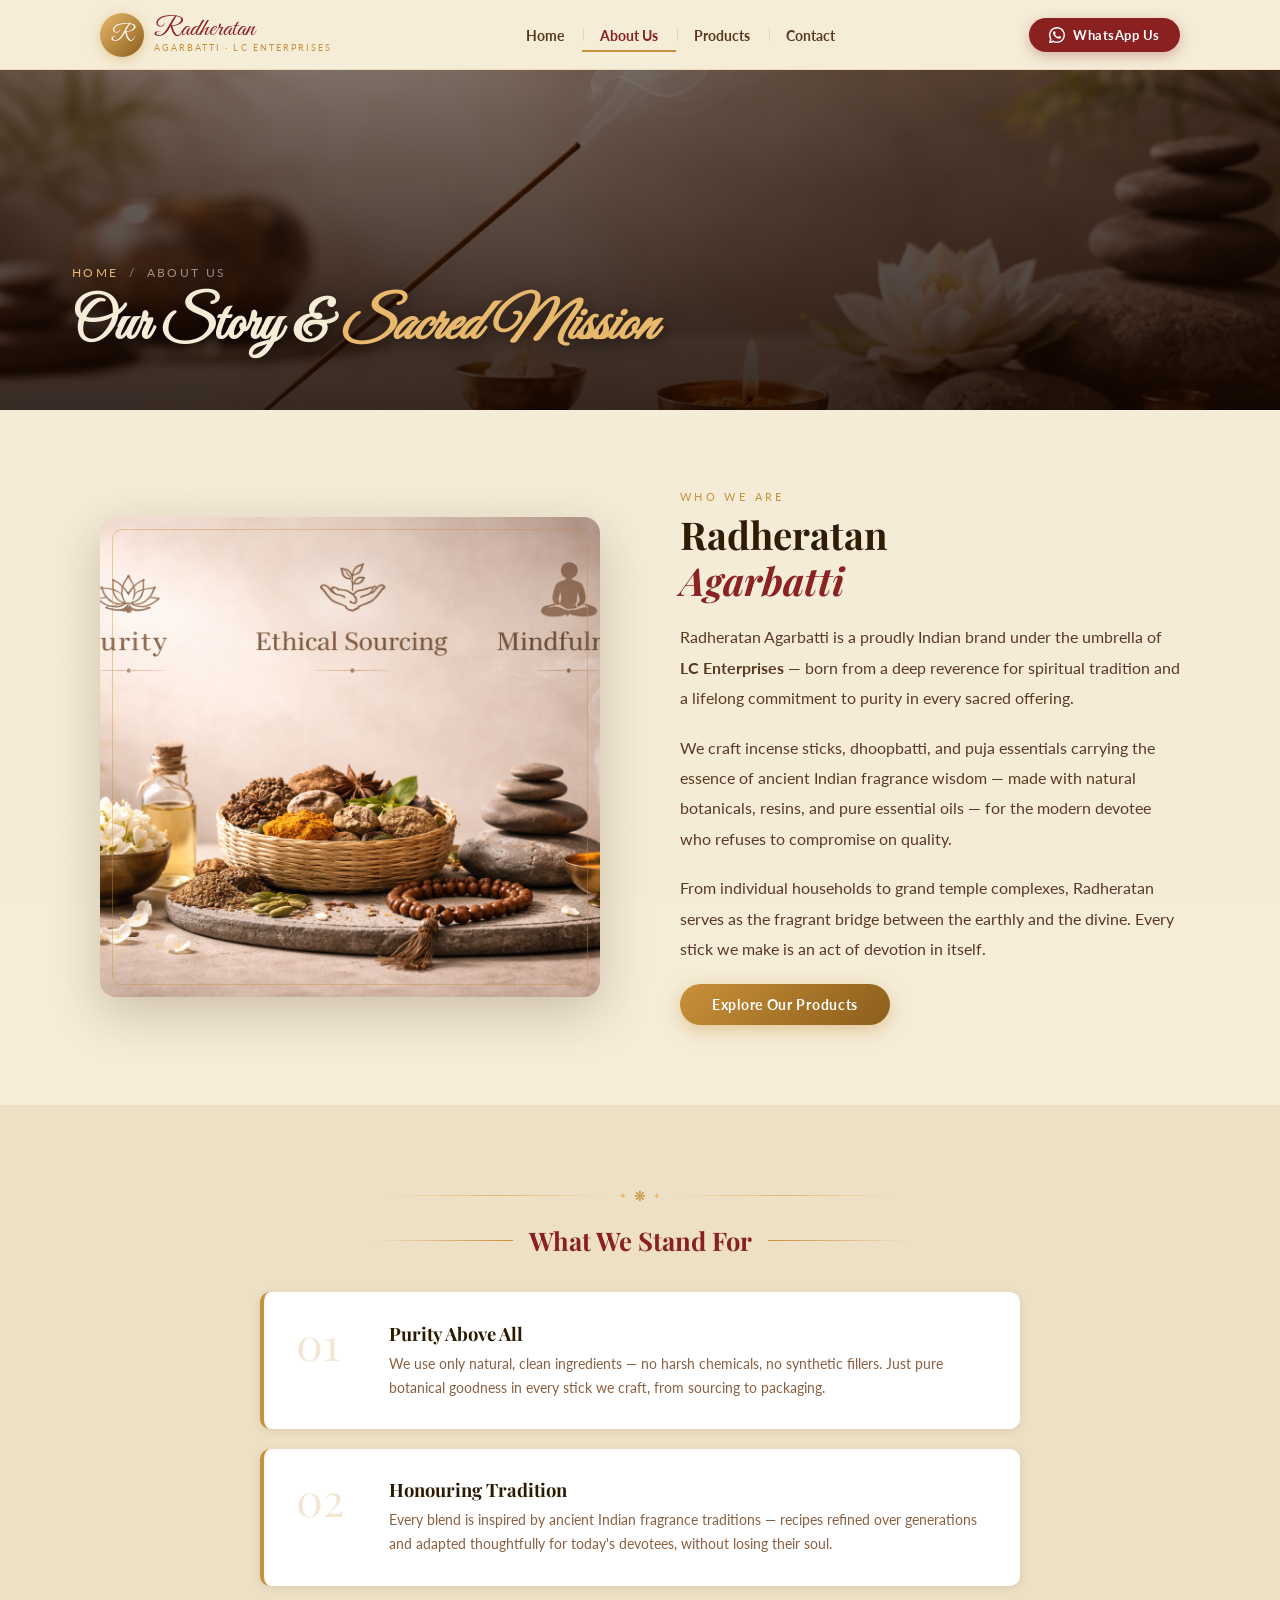
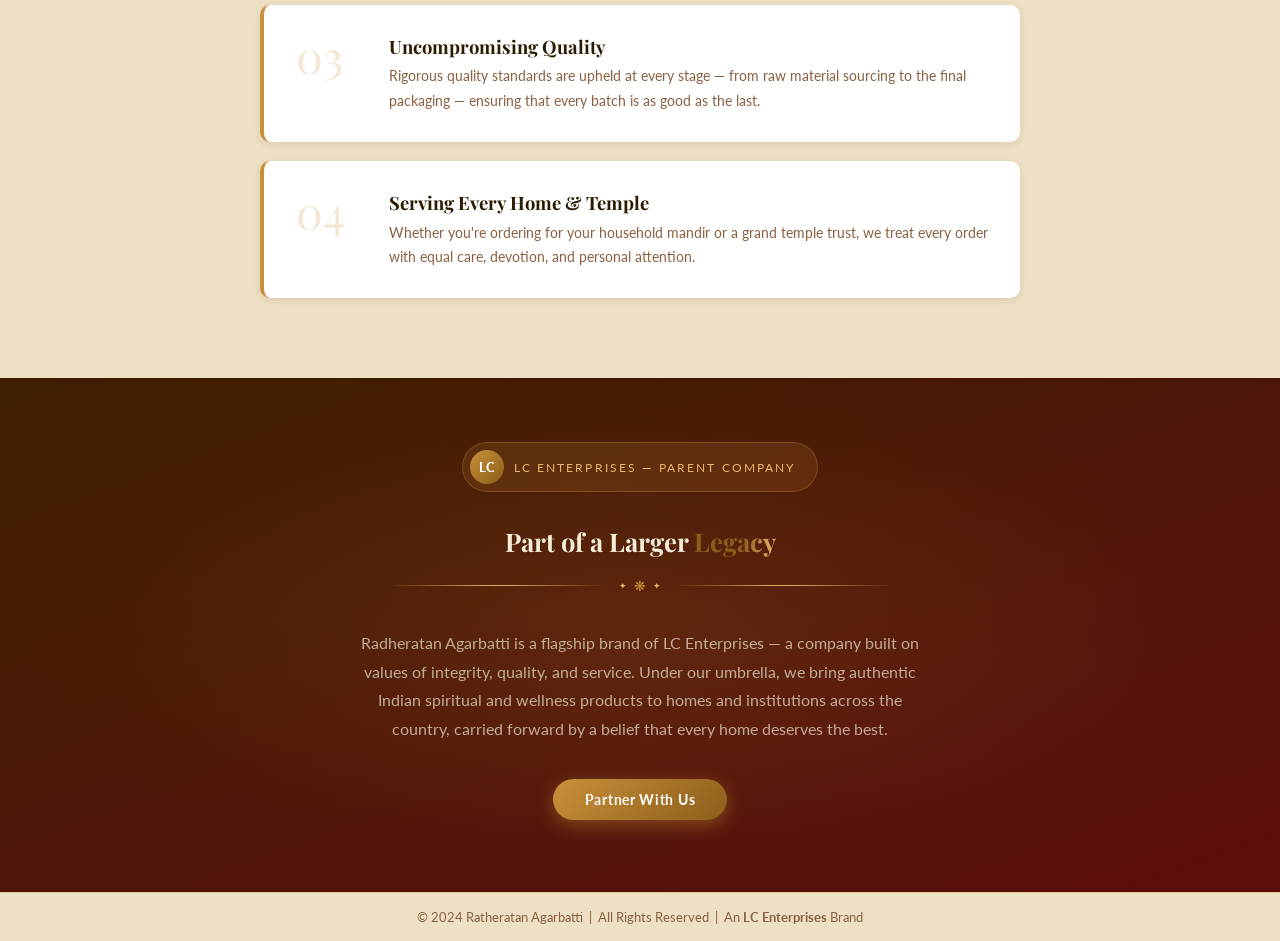
==== about.html @ 6197b5c5 "Add files via upload" ====
<!DOCTYPE html>
<html lang="en">
<head>
  <meta charset="UTF-8" />
  <meta name="viewport" content="width=device-width, initial-scale=1.0" />
  <title>About Us — Radheratan Agarbatti | LC Enterprises</title>
  <link rel="stylesheet" href="css/style.css" />
</head>
<body>

<!-- NAVBAR -->
<nav class="navbar" id="navbar">
  <div class="nav-inner">
    <a href="index.html" class="logo">
      <div class="logo-mark">R</div>
      <div class="logo-text">
        <span class="logo-name">Radheratan</span>
        <span class="logo-sub">Agarbatti · LC Enterprises</span>
      </div>
    </a>
    <ul class="nav-links">
      <li><a href="index.html">Home</a></li>
      <li><a href="about.html" class="active">About Us</a></li>
      <li><a href="catalog.html">Products</a></li>
      <li><a href="contact.html">Contact</a></li>
    </ul>
    <a href="https://wa.me/919929933399" class="btn-wa-nav" target="_blank">
      <svg width="16" height="16" viewBox="0 0 24 24" fill="currentColor">
        <path d="M17.472 14.382c-.297-.149-1.758-.867-2.03-.967-.273-.099-.471-.148-.67.15-.197.297-.767.966-.94 1.164-.173.199-.347.223-.644.075-.297-.15-1.255-.463-2.39-1.475-.883-.788-1.48-1.761-1.653-2.059-.173-.297-.018-.458.13-.606.134-.133.298-.347.446-.52.149-.174.198-.298.298-.497.099-.198.05-.371-.025-.52-.075-.149-.669-1.612-.916-2.207-.242-.579-.487-.5-.669-.51-.173-.008-.371-.01-.57-.01-.198 0-.52.074-.792.372-.272.297-1.04 1.016-1.04 2.479 0 1.462 1.065 2.875 1.213 3.074.149.198 2.096 3.2 5.077 4.487.709.306 1.262.489 1.694.625.712.227 1.36.195 1.871.118.571-.085 1.758-.719 2.006-1.413.248-.694.248-1.289.173-1.413-.074-.124-.272-.198-.57-.347z"/>
        <path d="M12 0C5.373 0 0 5.373 0 12c0 2.123.553 4.118 1.523 5.85L.057 23.885a.5.5 0 00.615.598l6.284-1.648A11.942 11.942 0 0012 24c6.627 0 12-5.373 12-12S18.627 0 12 0zm0 21.818a9.82 9.82 0 01-5.016-1.374l-.36-.214-3.727.978.994-3.632-.235-.374A9.808 9.808 0 012.182 12c0-5.415 4.403-9.818 9.818-9.818 5.415 0 9.818 4.403 9.818 9.818 0 5.415-4.403 9.818-9.818 9.818z"/>
      </svg>
      WhatsApp Us
    </a>
  </div>
</nav>

<!-- PAGE HERO
     Photo: incense sticks with diya and marigold flowers — warm temple atmosphere -->
<div class="page-hero">
  <div class="page-hero-bg" style="background-image: url('./images/706714e5-b97e-430e-85f6-f76d6d823f7e.png');"></div>
  <div class="page-hero-overlay"></div>
  <div class="page-hero-content">
    <p class="page-hero-breadcrumb"><a href="index.html">Home</a> &nbsp;/&nbsp; About Us</p>
    <h1 class="page-hero-title">Our Story &amp; <em>Sacred Mission</em></h1>
  </div>
</div>

<!-- STORY SECTION -->
<section class="about-story-section">
  <div class="about-grid">

    <!-- Image: person making incense sticks / traditional incense making -->
    <div class="about-img-wrap rv-l">
      <img
        src="./images/1a0036d7-2895-4354-af86-01737ca8e571.png"
        alt="Traditional incense making — Radheratan craftspeople"
        loading="lazy"
      />
      <div class="about-img-frame"></div>
    </div>

    <div class="rv-r">
      <p class="about-label">Who We Are</p>
      <h2 class="about-title">Radheratan<br><em>Agarbatti</em></h2>
      <div class="about-body">
        <p>Radheratan Agarbatti is a proudly Indian brand under the umbrella of <strong>LC Enterprises</strong> — born from a deep reverence for spiritual tradition and a lifelong commitment to purity in every sacred offering.</p>
        <p>We craft incense sticks, dhoopbatti, and puja essentials carrying the essence of ancient Indian fragrance wisdom — made with natural botanicals, resins, and pure essential oils — for the modern devotee who refuses to compromise on quality.</p>
        <p>From individual households to grand temple complexes, Radheratan serves as the fragrant bridge between the earthly and the divine. Every stick we make is an act of devotion in itself.</p>
      </div>
      <br/>
      <a href="catalog.html" class="btn btn-primary">Explore Our Products</a>
    </div>

  </div>
</section>

<!-- VALUES SECTION -->
<section class="values-section">
  <div class="ornament rv">
    <div class="orn-line"></div>
    <div class="orn-icon">❋</div>
    <div class="orn-line"></div>
  </div>
  <div class="section-row rv">
    <div class="section-line left"></div>
    <h2 class="section-heading">What We Stand For</h2>
    <div class="section-line right"></div>
  </div>
  <div class="values-grid">
    <div class="value-item rv">
      <div class="value-num">01</div>
      <div class="value-content">
        <h3>Purity Above All</h3>
        <p>We use only natural, clean ingredients — no harsh chemicals, no synthetic fillers. Just pure botanical goodness in every stick we craft, from sourcing to packaging.</p>
      </div>
    </div>
    <div class="value-item rv">
      <div class="value-num">02</div>
      <div class="value-content">
        <h3>Honouring Tradition</h3>
        <p>Every blend is inspired by ancient Indian fragrance traditions — recipes refined over generations and adapted thoughtfully for today's devotees, without losing their soul.</p>
      </div>
    </div>
    <div class="value-item rv">
      <div class="value-num">03</div>
      <div class="value-content">
        <h3>Uncompromising Quality</h3>
        <p>Rigorous quality standards are upheld at every stage — from raw material sourcing to the final packaging — ensuring that every batch is as good as the last.</p>
      </div>
    </div>
    <div class="value-item rv">
      <div class="value-num">04</div>
      <div class="value-content">
        <h3>Serving Every Home &amp; Temple</h3>
        <p>Whether you're ordering for your household mandir or a grand temple trust, we treat every order with equal care, devotion, and personal attention.</p>
      </div>
    </div>
  </div>
</section>

<!-- LC ENTERPRISES SECTION -->
<section class="lc-section">
  <div class="lc-badge rv">
    <div class="lc-badge-icon">LC</div>
    <span>LC Enterprises — Parent Company</span>
  </div>
  <h2 class="section-heading rv">Part of a Larger <span class="shimmer-text">Legacy</span></h2>
  <div class="ornament rv">
    <div class="orn-line"></div>
    <div class="orn-icon">❋</div>
    <div class="orn-line"></div>
  </div>
  <p class="lc-text rv">
    Radheratan Agarbatti is a flagship brand of LC Enterprises — a company built on values of integrity, quality, and service. Under our umbrella, we bring authentic Indian spiritual and wellness products to homes and institutions across the country, carried forward by a belief that every home deserves the best.
  </p>
  <a href="contact.html" class="btn btn-primary rv">Partner With Us</a>
</section>

<!-- FOOTER -->
<footer>
  © 2024 Ratheratan Agarbatti &nbsp;|&nbsp; All Rights Reserved &nbsp;|&nbsp; An <strong>LC Enterprises</strong> Brand
</footer>

<script src="js/main.js"></script>
</body>
</html>
---- css/style.css ----
/* ============================================================
   RADHERATAN AGARBATTI — Master Stylesheet
   LC Enterprises | Warm Indian Spiritual Luxury Theme
   ============================================================ */

@import url('https://fonts.googleapis.com/css2?family=Great+Vibes&family=Playfair+Display:ital,wght@0,400;0,600;0,700;1,400;1,600&family=Lato:wght@300;400;700;900&display=swap');

/* ─── CSS VARIABLES ─── */
:root {
  --cream:       #F5EDD8;
  --cream-mid:   #EDE0C4;
  --cream-dark:  #DFD0AC;
  --gold:        #C9903A;
  --gold-light:  #E8B86D;
  --gold-pale:   #F5DBA8;
  --gold-dark:   #8B5E1A;
  --brown:       #3E1F00;
  --brown-mid:   #6B3A1F;
  --maroon:      #8B2020;
  --maroon-dark: #5C0D0D;
  --text-dark:   #2C1A00;
  --text-mid:    #5A3820;
  --text-light:  #8B6040;
  --white:       #FFFFFF;
  --shadow-sm:   0 2px 10px rgba(62,31,0,0.10);
  --shadow-md:   0 6px 24px rgba(62,31,0,0.16);
  --shadow-lg:   0 16px 50px rgba(62,31,0,0.22);
  --radius:      10px;
  --ease:        0.35s cubic-bezier(0.25, 0.8, 0.25, 1);
  --bounce:      0.48s cubic-bezier(0.34, 1.56, 0.64, 1);
}

/* ─── RESET ─── */
*, *::before, *::after { box-sizing: border-box; margin: 0; padding: 0; }
html { scroll-behavior: smooth; overflow-x: hidden; }
body {
  font-family: 'Lato', sans-serif;
  background-color: var(--cream);
  color: var(--text-dark);
  overflow-x: hidden;
}
img { display: block; max-width: 100%; }
a { text-decoration: none; color: inherit; }

/* Noise texture overlay on body */
body::before {
  content: '';
  position: fixed; inset: 0; z-index: 0; pointer-events: none;
  background-image: url("data:image/svg+xml,%3Csvg xmlns='http://www.w3.org/2000/svg' width='300' height='300'%3E%3Cfilter id='n'%3E%3CfeTurbulence type='fractalNoise' baseFrequency='0.72' numOctaves='4' stitchTiles='stitch'/%3E%3CfeColorMatrix type='saturate' values='0'/%3E%3C/filter%3E%3Crect width='300' height='300' filter='url(%23n)' opacity='0.028'/%3E%3C/svg%3E");
}

::-webkit-scrollbar { width: 7px; }
::-webkit-scrollbar-track { background: var(--cream-mid); }
::-webkit-scrollbar-thumb { background: var(--gold); border-radius: 4px; }
::-webkit-scrollbar-thumb:hover { background: var(--gold-dark); }

/* ============================================================
   NAVBAR
   ============================================================ */
.navbar {
  position: fixed; top: 0; left: 0; right: 0; z-index: 1000;
  height: 70px;
  display: flex; align-items: center;
  padding: 0 2.5rem;
  background: rgba(245, 237, 216, 0.96);
  backdrop-filter: blur(12px);
  border-bottom: 1px solid rgba(201, 144, 58, 0.2);
  transition: height var(--ease), box-shadow var(--ease);
}
.navbar.scrolled {
  height: 58px;
  box-shadow: 0 4px 22px rgba(62, 31, 0, 0.14);
}
.nav-inner {
  display: flex; align-items: center; justify-content: space-between;
  width: 100%; max-width: 1080px; margin: 0 auto;
}

/* Logo */
.logo { display: flex; align-items: center; gap: 10px; }
.logo-mark {
  width: 44px; height: 44px; border-radius: 50%; flex-shrink: 0;
  background: linear-gradient(135deg, var(--gold-light), var(--gold-dark));
  display: flex; align-items: center; justify-content: center;
  font-family: 'Great Vibes', cursive; font-size: 1.4rem; color: #fff;
  box-shadow: 0 3px 14px rgba(201, 144, 58, 0.4);
  transition: var(--bounce);
}
.logo:hover .logo-mark { transform: scale(1.12) rotate(10deg); }
.logo-text { line-height: 1.1; }
.logo-name {
  font-family: 'Great Vibes', cursive;
  font-size: 1.6rem; color: var(--maroon); display: block;
}
.logo-sub {
  font-size: 0.58rem; letter-spacing: 0.22em; text-transform: uppercase;
  color: var(--gold); display: block;
}

/* Nav links */
.nav-links { display: flex; list-style: none; align-items: center; }
.nav-links li a {
  font-size: 0.9rem; font-weight: 700; color: var(--text-mid);
  padding: 6px 18px; position: relative;
  transition: color var(--ease);
}
.nav-links li + li a::before {
  content: '|'; position: absolute; left: 0;
  color: rgba(139, 96, 64, 0.3); font-weight: 300;
}
.nav-links li a:hover,
.nav-links li a.active { color: var(--maroon); }
.nav-links li a.active { border-bottom: 2px solid var(--gold); }

/* WhatsApp nav button */
.btn-wa-nav {
  display: flex; align-items: center; gap: 8px;
  background: var(--maroon); color: #fff;
  padding: 9px 20px; border-radius: 50px;
  font-size: 0.84rem; font-weight: 700; letter-spacing: 0.04em;
  box-shadow: 0 4px 14px rgba(139, 32, 32, 0.3);
  transition: var(--bounce);
}
.btn-wa-nav:hover {
  background: #a52828;
  transform: translateY(-3px) scale(1.04);
  box-shadow: 0 8px 22px rgba(139, 32, 32, 0.4);
}

/* ============================================================
   ORNAMENT DIVIDER
   ============================================================ */
.ornament {
  display: flex; align-items: center; justify-content: center;
  gap: 12px; padding: 1.2rem 2rem;
}
.orn-line {
  flex: 1; max-width: 220px; height: 1px;
  background: linear-gradient(90deg, transparent, var(--gold-light), transparent);
}
.orn-icon {
  color: var(--gold); font-size: 0.85rem;
  display: flex; align-items: center; gap: 7px;
}
.orn-icon::before, .orn-icon::after {
  content: '✦'; font-size: 0.55rem; color: var(--gold-light);
}

/* Section title row with lines */
.section-row {
  display: flex; align-items: center; gap: 1rem; justify-content: center;
  margin-bottom: 2.2rem;
}
.section-line {
  flex: 1; max-width: 140px; height: 1px;
}
.section-line.left  { background: linear-gradient(90deg, transparent, var(--gold)); }
.section-line.right { background: linear-gradient(90deg, var(--gold), transparent); }
.section-line.short { max-width: 80px; }
.section-heading {
  font-family: 'Playfair Display', serif;
  font-size: 1.6rem; font-weight: 700; color: var(--maroon);
  white-space: nowrap;
}

/* ============================================================
   BUTTONS
   ============================================================ */
.btn {
  display: inline-flex; align-items: center; gap: 8px;
  font-family: 'Lato', sans-serif; font-size: 0.88rem; font-weight: 700;
  letter-spacing: 0.05em; border-radius: 50px;
  cursor: pointer; border: none;
  position: relative; overflow: hidden;
  transition: var(--bounce);
}
.btn-primary {
  background: linear-gradient(135deg, var(--gold), var(--gold-dark));
  color: #fff; padding: 12px 32px;
  box-shadow: 0 5px 18px rgba(201, 144, 58, 0.42);
}
.btn-primary:hover {
  transform: translateY(-4px);
  box-shadow: 0 10px 30px rgba(201, 144, 58, 0.58);
}
.btn-outline-light {
  background: transparent; color: var(--cream);
  padding: 11px 30px;
  border: 2px solid rgba(245, 237, 216, 0.65);
}
.btn-outline-light:hover {
  background: rgba(245, 237, 216, 0.12);
  border-color: #fff;
  transform: translateY(-4px);
}
.btn-wa {
  background: #25a244; color: #fff;
  padding: 12px 28px;
  box-shadow: 0 5px 16px rgba(37, 162, 68, 0.3);
}
.btn-wa:hover {
  background: #1e8a38;
  transform: translateY(-4px);
  box-shadow: 0 10px 26px rgba(37, 162, 68, 0.45);
}
.btn-maroon {
  background: var(--maroon); color: #fff;
  padding: 12px 30px;
  box-shadow: 0 5px 16px rgba(139, 32, 32, 0.3);
}
.btn-maroon:hover {
  background: var(--maroon-dark);
  transform: translateY(-4px);
  box-shadow: 0 10px 26px rgba(139, 32, 32, 0.45);
}
/* Ripple */
.btn .ripple {
  position: absolute; border-radius: 50%; pointer-events: none;
  background: rgba(255, 255, 255, 0.35);
  transform: scale(0); animation: ripple-out 0.6s linear;
}
@keyframes ripple-out { to { transform: scale(4); opacity: 0; } }

/* ============================================================
   HERO — HOMEPAGE
   ============================================================ */
.hero {
  position: relative; height: 520px; margin-top: 70px; overflow: hidden;
}
.hero-bg {
  position: absolute; inset: 0;
  background-size: cover; background-position: 65% center;
  transform: scale(1.06);
  animation: hero-zoom 14s ease-in-out alternate infinite;
}
@keyframes hero-zoom {
  from { transform: scale(1.06); }
  to   { transform: scale(1.0); }
}
.hero-overlay {
  position: absolute; inset: 0;
  background: linear-gradient(100deg,
    rgba(20, 6, 0, 0.88) 0%,
    rgba(20, 6, 0, 0.62) 42%,
    rgba(20, 6, 0, 0.12) 68%,
    transparent 100%);
}
.hero-border-top,
.hero-border-bot {
  position: absolute; left: 0; right: 0; height: 4px; z-index: 5;
  background: linear-gradient(90deg,
    var(--gold-dark), var(--gold), var(--gold-light), var(--gold), var(--gold-dark));
}
.hero-border-top { top: 0; }
.hero-border-bot { bottom: 0; }
.hero-content {
  position: relative; z-index: 4; height: 100%;
  display: flex; flex-direction: column; justify-content: center;
  padding: 0 4.5rem; max-width: 620px;
}
.hero-title {
  font-family: 'Great Vibes', cursive;
  font-size: 4.8rem; line-height: 1.12; color: var(--cream);
  text-shadow: 2px 4px 24px rgba(0, 0, 0, 0.55);
  animation: fadeUp 1s ease 0.15s both;
}
.hero-subtitle {
  font-size: 1.05rem; font-weight: 300; color: rgba(245, 237, 216, 0.88);
  line-height: 1.65; margin: 1.1rem 0 2rem;
  text-shadow: 1px 2px 12px rgba(0, 0, 0, 0.5);
  animation: fadeUp 1s ease 0.4s both;
}
.hero-btns {
  display: flex; gap: 0.9rem;
  animation: fadeUp 1s ease 0.62s both;
}

/* PAGE HERO (inner pages) */
.page-hero {
  position: relative; margin-top: 70px; overflow: hidden;
  min-height: 340px;
  display: flex; align-items: flex-end;
}
.page-hero-bg {
  position: absolute; inset: 0;
  background-size: cover; background-position: center;
}
.page-hero-overlay {
  position: absolute; inset: 0;
  background: linear-gradient(180deg, rgba(20,6,0,0.55) 0%, rgba(20,6,0,0.85) 100%);
}
.page-hero-content {
  position: relative; z-index: 4;
  padding: 3rem 4.5rem; width: 100%;
}
.page-hero-breadcrumb {
  font-size: 0.72rem; letter-spacing: 0.2em; text-transform: uppercase;
  color: rgba(245,237,216,0.55); margin-bottom: 0.7rem;
}
.page-hero-breadcrumb a { color: var(--gold-light); }
.page-hero-breadcrumb a:hover { color: var(--gold); }
.page-hero-title {
  font-family: 'Great Vibes', cursive;
  font-size: 3.6rem; color: var(--cream);
  text-shadow: 2px 4px 20px rgba(0,0,0,0.55);
  animation: fadeUp 0.9s ease 0.1s both;
}
.page-hero-title em { color: var(--gold-light); font-style: italic; }

/* ============================================================
   WELCOME / INTRO SECTION
   ============================================================ */
.welcome-section {
  text-align: center; padding: 2.8rem 2rem 0.6rem;
}
.welcome-title {
  font-family: 'Playfair Display', serif;
  font-size: 1.72rem; font-weight: 600; color: var(--text-dark);
  margin-bottom: 0.65rem;
}
.welcome-title span { color: var(--maroon); font-weight: 700; }
.welcome-text {
  font-size: 1rem; color: var(--text-mid);
  line-height: 1.72; max-width: 540px; margin: 0 auto;
}

/* ============================================================
   PRODUCT CARDS — HOMEPAGE 4-GRID
   ============================================================ */
.products-section { padding: 1.5rem 2rem 3.2rem; }
.products-grid {
  display: grid; grid-template-columns: repeat(4, 1fr);
  gap: 1.1rem; max-width: 1080px; margin: 0 auto;
}

.pcard {
  background: #fff; border-radius: var(--radius); overflow: hidden;
  border: 1px solid rgba(201, 144, 58, 0.16);
  box-shadow: var(--shadow-sm);
  transition: var(--bounce); cursor: pointer; position: relative;
}
.pcard::after {
  content: ''; position: absolute; bottom: 0; left: 0; right: 0; height: 3px;
  background: linear-gradient(90deg, var(--gold-dark), var(--gold-light), var(--gold-dark));
  transform: scaleX(0); transform-origin: left;
  transition: transform var(--ease);
}
.pcard:hover {
  transform: translateY(-12px) scale(1.025);
  box-shadow: var(--shadow-lg), 0 0 0 2px rgba(201, 144, 58, 0.35);
}
.pcard:hover::after { transform: scaleX(1); }

.pcard-img {
  height: 168px; overflow: hidden; position: relative;
}
.pcard-img img {
  width: 100%; height: 100%; object-fit: cover;
  transition: transform 0.65s ease;
}
.pcard:hover .pcard-img img { transform: scale(1.09); }

.pcard-body { padding: 1rem 1rem 1.25rem; text-align: center; }
.pcard-name {
  font-family: 'Playfair Display', serif;
  font-size: 1.08rem; font-weight: 600;
  color: var(--text-dark); margin-bottom: 0.28rem;
}
.pcard-name.accent { color: var(--maroon); }
.pcard-desc {
  font-size: 0.82rem; color: var(--text-light);
  line-height: 1.5; margin-bottom: 0.9rem;
}
.btn-see-all {
  display: inline-block;
  background: linear-gradient(135deg, var(--gold), var(--gold-dark));
  color: #fff; padding: 7px 22px; border-radius: 50px;
  font-size: 0.78rem; font-weight: 700; letter-spacing: 0.06em;
  box-shadow: 0 3px 10px rgba(201, 144, 58, 0.35);
  transition: var(--bounce);
}
.btn-see-all:hover {
  transform: translateY(-3px) scale(1.07);
  box-shadow: 0 7px 18px rgba(201, 144, 58, 0.5);
}

/* ============================================================
   WHY CHOOSE US
   ============================================================ */
.why-section {
  padding: 2.2rem 2rem 3rem;
  border-top: 1px solid var(--cream-dark);
  border-bottom: 1px solid var(--cream-dark);
}
.why-grid {
  display: grid; grid-template-columns: repeat(3, 1fr);
  gap: 1.1rem; max-width: 860px; margin: 0 auto;
}
.why-card {
  text-align: center; padding: 1.8rem 1rem 2rem;
  border: 1px solid rgba(201, 144, 58, 0.15);
  border-radius: var(--radius); background: #fff;
  box-shadow: var(--shadow-sm);
  transition: var(--bounce);
}
.why-card:hover {
  transform: translateY(-9px);
  box-shadow: var(--shadow-lg), 0 0 0 1.5px rgba(201, 144, 58, 0.3);
}
.why-icon {
  width: 72px; height: 72px; margin: 0 auto 1rem;
  display: flex; align-items: center; justify-content: center;
  transition: var(--bounce);
  animation: float-bob 3.5s ease-in-out infinite;
}
.why-card:hover .why-icon { transform: scale(1.18) rotate(6deg); }
.why-card h3 {
  font-family: 'Playfair Display', serif;
  font-size: 1.02rem; font-weight: 600;
  color: var(--text-dark); margin-bottom: 0.38rem;
}
.why-card p { font-size: 0.82rem; color: var(--text-light); line-height: 1.6; }

/* ============================================================
   CTA / GET IN TOUCH
   ============================================================ */
.cta-section {
  padding: 2.8rem 2rem 3.2rem; text-align: center;
}
.cta-subtitle { font-size: 0.98rem; color: var(--text-mid); margin: 0.5rem 0 1.8rem; }
.cta-subtitle strong { color: var(--text-dark); }
.cta-btns { display: flex; gap: 1rem; justify-content: center; flex-wrap: wrap; }

/* ============================================================
   FOOTER
   ============================================================ */
footer {
  background: var(--cream-mid);
  border-top: 1.5px solid rgba(201, 144, 58, 0.28);
  padding: 1rem 2rem; text-align: center;
  font-size: 0.82rem; color: var(--text-light);
}

/* ============================================================
   ABOUT PAGE
   ============================================================ */
.about-story-section { padding: 5rem 2rem; }
.about-grid {
  display: grid; grid-template-columns: 1fr 1fr;
  gap: 5rem; align-items: center;
  max-width: 1080px; margin: 0 auto;
}
.about-img-wrap {
  position: relative; border-radius: 16px; overflow: hidden;
  box-shadow: var(--shadow-lg);
}
.about-img-wrap img {
  width: 100%; height: 480px; object-fit: cover;
  transition: transform 0.7s ease;
}
.about-img-wrap:hover img { transform: scale(1.04); }
.about-img-frame {
  position: absolute; inset: 12px;
  border: 1.5px solid rgba(201, 144, 58, 0.4);
  border-radius: 10px; pointer-events: none;
  animation: pulse-border 3s ease-in-out infinite;
}
@keyframes pulse-border {
  0%, 100% { opacity: 0.4; }
  50%       { opacity: 1; }
}
.about-label {
  font-size: 0.7rem; letter-spacing: 0.3em; text-transform: uppercase;
  color: var(--gold); margin-bottom: 0.5rem;
}
.about-title {
  font-family: 'Playfair Display', serif;
  font-size: 2.4rem; font-weight: 700; color: var(--text-dark);
  line-height: 1.2; margin-bottom: 1.2rem;
}
.about-title em { color: var(--maroon); font-style: italic; }
.about-body { font-size: 1rem; color: var(--text-mid); line-height: 1.9; }
.about-body p + p { margin-top: 1.2rem; }

/* Values section */
.values-section { padding: 4rem 2rem 5rem; background: var(--cream-mid); }
.values-grid {
  display: flex; flex-direction: column; gap: 1.2rem;
  max-width: 760px; margin: 0 auto;
}
.value-item {
  display: flex; gap: 1.8rem; align-items: flex-start;
  padding: 1.8rem 2rem; background: #fff;
  border-radius: var(--radius); border-left: 4px solid var(--gold);
  box-shadow: var(--shadow-sm); transition: var(--bounce);
}
.value-item:hover { transform: translateX(6px); box-shadow: var(--shadow-md); }
.value-num {
  font-family: 'Playfair Display', serif;
  font-size: 2.8rem; color: rgba(201, 144, 58, 0.22);
  line-height: 1; flex-shrink: 0; width: 64px;
}
.value-content h3 {
  font-family: 'Playfair Display', serif;
  font-size: 1.15rem; color: var(--text-dark); margin-bottom: 0.35rem;
}
.value-content p { font-size: 0.9rem; color: var(--text-light); line-height: 1.7; }

/* LC Enterprises banner */
.lc-section {
  padding: 4rem 2rem 4.5rem;
  background: linear-gradient(160deg, var(--brown) 0%, var(--maroon-dark) 100%);
  text-align: center; position: relative; overflow: hidden;
}
.lc-section::before {
  content: '';
  position: absolute; inset: 0;
  background: radial-gradient(ellipse at center, rgba(201,144,58,0.14) 0%, transparent 70%);
}
.lc-section .section-heading { color: var(--cream); position: relative; z-index: 2; }
.lc-text {
  color: rgba(245,237,216,0.68); font-size: 1rem;
  max-width: 580px; margin: 1rem auto 2.2rem;
  line-height: 1.8; position: relative; z-index: 2;
}
.lc-badge {
  display: inline-flex; align-items: center; gap: 10px;
  background: rgba(201,144,58,0.15); border: 1px solid rgba(201,144,58,0.3);
  border-radius: 50px; padding: 7px 22px 7px 7px;
  margin-bottom: 2rem; position: relative; z-index: 2;
}
.lc-badge-icon {
  width: 34px; height: 34px; border-radius: 50%;
  background: linear-gradient(135deg, var(--gold), var(--gold-dark));
  display: flex; align-items: center; justify-content: center;
  font-family: 'Lato', sans-serif; font-size: 0.8rem; font-weight: 900; color: #fff;
}
.lc-badge span {
  font-size: 0.72rem; letter-spacing: 0.18em; text-transform: uppercase;
  color: var(--gold-light);
}

/* ============================================================
   CATALOG PAGE
   ============================================================ */
.catalog-filter-bar {
  background: var(--cream-mid);
  border-bottom: 1px solid rgba(201,144,58,0.2);
  padding: 1rem 2rem;
  display: flex; align-items: center; gap: 0.7rem; flex-wrap: wrap;
  position: sticky; top: 70px; z-index: 100;
  backdrop-filter: blur(8px);
}
.filter-label {
  font-size: 0.7rem; letter-spacing: 0.15em; text-transform: uppercase;
  color: var(--text-light); margin-right: 0.4rem;
}
.filter-btn {
  padding: 7px 18px; border-radius: 50px;
  font-size: 0.74rem; font-weight: 700; letter-spacing: 0.08em; text-transform: uppercase;
  border: 1.5px solid rgba(201, 144, 58, 0.3);
  background: transparent; color: var(--text-mid);
  cursor: pointer; transition: var(--ease); font-family: 'Lato', sans-serif;
}
.filter-btn:hover,
.filter-btn.active {
  background: var(--gold); color: #fff; border-color: var(--gold);
}

.catalog-section { padding: 4rem 2rem; }
.catalog-section:nth-child(odd) { background: var(--cream); }
.catalog-section:nth-child(even) { background: var(--cream-mid); }

.cat-header {
  display: flex; align-items: center; gap: 1.5rem; margin-bottom: 2.5rem;
  max-width: 1080px; margin-left: auto; margin-right: auto;
}
.cat-icon {
  width: 58px; height: 58px; border-radius: 50%; flex-shrink: 0;
  background: linear-gradient(135deg, var(--gold), var(--gold-dark));
  display: flex; align-items: center; justify-content: center;
  font-size: 1.5rem;
  box-shadow: 0 5px 18px rgba(201, 144, 58, 0.38);
  animation: float-bob 3s ease-in-out infinite;
}
.cat-title-wrap .cat-label {
  font-size: 0.68rem; letter-spacing: 0.28em; text-transform: uppercase;
  color: var(--gold); margin-bottom: 0.2rem;
}
.cat-title-wrap h2 {
  font-family: 'Playfair Display', serif;
  font-size: 1.7rem; font-weight: 700; color: var(--text-dark);
}
.cat-line { flex: 1; height: 1px; background: linear-gradient(90deg, var(--gold-light), transparent); }

.catalog-grid {
  display: grid; grid-template-columns: repeat(3, 1fr);
  gap: 1.5rem; max-width: 1080px; margin: 0 auto;
}

.ccard {
  background: #fff; border-radius: 14px; overflow: hidden;
  border: 1px solid rgba(201,144,58,0.14);
  box-shadow: var(--shadow-sm); transition: var(--bounce); position: relative;
}
.ccard::after {
  content: ''; position: absolute; bottom: 0; left: 0; right: 0; height: 3px;
  background: linear-gradient(90deg, var(--gold), var(--maroon), var(--gold));
  transform: scaleX(0); transform-origin: left; transition: transform var(--ease);
}
.ccard:hover {
  transform: translateY(-12px) scale(1.02);
  box-shadow: var(--shadow-lg), 0 0 0 2px rgba(201,144,58,0.28);
}
.ccard:hover::after { transform: scaleX(1); }

.ccard-img { height: 200px; overflow: hidden; }
.ccard-img img { width: 100%; height: 100%; object-fit: cover; transition: transform 0.65s ease; }
.ccard:hover .ccard-img img { transform: scale(1.08); }

.ccard-body { padding: 1.4rem 1.6rem 1.6rem; }
.ccard-badge {
  display: inline-block; padding: 3px 12px;
  background: var(--cream-mid); color: var(--gold-dark);
  border-radius: 50px; font-size: 0.64rem; letter-spacing: 0.18em;
  text-transform: uppercase; margin-bottom: 0.55rem;
  border: 1px solid rgba(201,144,58,0.2);
}
.ccard-name {
  font-family: 'Playfair Display', serif;
  font-size: 1.18rem; font-weight: 700; color: var(--text-dark); margin-bottom: 0.4rem;
}
.ccard-desc { font-size: 0.88rem; color: var(--text-light); line-height: 1.65; margin-bottom: 1rem; }
.ccard-variants { display: flex; gap: 0.5rem; flex-wrap: wrap; margin-bottom: 1.1rem; }
.variant-tag {
  padding: 3px 10px; border-radius: 50px;
  font-size: 0.72rem; font-family: 'Lato', sans-serif;
  background: var(--cream); color: var(--text-mid);
  border: 1px solid var(--cream-dark);
}

/* Wholesale banner */
.wholesale-wrap { padding: 0 2rem 4rem; max-width: 1080px; margin: 0 auto; }
.wholesale-banner {
  background: linear-gradient(135deg, var(--maroon-dark), var(--maroon));
  border-radius: 18px; padding: 2.8rem 3rem;
  display: flex; align-items: center; justify-content: space-between; gap: 2rem;
  position: relative; overflow: hidden;
}
.wholesale-banner::before {
  content: '';
  position: absolute; inset: 0;
  background: radial-gradient(ellipse at 80% 50%, rgba(201,144,58,0.2) 0%, transparent 60%);
}
.wholesale-text { position: relative; z-index: 2; }
.wholesale-text h3 {
  font-family: 'Playfair Display', serif;
  font-size: 1.75rem; color: var(--cream); margin-bottom: 0.4rem;
}
.wholesale-text p { color: rgba(245,237,216,0.72); font-size: 0.95rem; }

/* ============================================================
   CONTACT PAGE
   ============================================================ */
.contact-section { padding: 5rem 2rem; }
.contact-grid {
  display: grid; grid-template-columns: 1.2fr 1fr;
  gap: 4rem; align-items: start; max-width: 1080px; margin: 0 auto;
}

.contact-form-box {
  background: #fff; border-radius: 20px; padding: 2.8rem;
  box-shadow: var(--shadow-md);
  border: 1px solid rgba(201,144,58,0.14);
}
.contact-form-box h3 {
  font-family: 'Playfair Display', serif;
  font-size: 1.7rem; color: var(--text-dark); margin-bottom: 0.3rem;
}
.contact-form-box > p {
  font-size: 0.92rem; color: var(--text-light); margin-bottom: 2rem;
}
.form-group { margin-bottom: 1.4rem; }
.form-label {
  display: block; font-size: 0.7rem; letter-spacing: 0.15em; text-transform: uppercase;
  color: var(--gold-dark); margin-bottom: 0.45rem; font-weight: 700;
}
.form-input,
.form-select,
.form-textarea {
  width: 100%; padding: 13px 16px;
  border: 1.5px solid rgba(201,144,58,0.22);
  border-radius: 10px; background: var(--cream);
  font-family: 'Lato', sans-serif; font-size: 0.96rem; color: var(--text-dark);
  outline: none; transition: var(--ease); appearance: none;
}
.form-input:focus,
.form-select:focus,
.form-textarea:focus {
  border-color: var(--gold);
  box-shadow: 0 0 0 4px rgba(201,144,58,0.1);
  background: #fff;
}
.form-input::placeholder,
.form-textarea::placeholder { color: rgba(107,58,31,0.38); }
.form-textarea { resize: vertical; min-height: 130px; }
.form-row { display: grid; grid-template-columns: 1fr 1fr; gap: 1rem; }

.form-success {
  display: none; text-align: center;
  background: rgba(37,162,68,0.1); border: 1px solid rgba(37,162,68,0.3);
  border-radius: 12px; padding: 1.5rem;
  color: #1a7a3a; font-size: 0.92rem;
}

/* Contact info sidebar */
.contact-info-box {
  background: linear-gradient(160deg, var(--brown) 0%, var(--maroon-dark) 100%);
  border-radius: 20px; padding: 2.8rem;
  position: sticky; top: 85px;
  border: 1px solid rgba(201,144,58,0.15);
}
.contact-info-box h3 {
  font-family: 'Playfair Display', serif;
  font-size: 1.5rem; color: var(--cream); margin-bottom: 0.28rem;
}
.contact-info-box > p { color: rgba(245,237,216,0.62); font-size: 0.9rem; margin-bottom: 2rem; }

.info-item {
  display: flex; gap: 1.1rem; align-items: flex-start;
  padding: 1.1rem 0; border-bottom: 1px solid rgba(201,144,58,0.12);
  transition: var(--ease);
}
.info-item:last-of-type { border-bottom: none; }
.info-item:hover { transform: translateX(4px); }
.info-icon {
  width: 42px; height: 42px; border-radius: 10px; flex-shrink: 0;
  background: rgba(201,144,58,0.14);
  display: flex; align-items: center; justify-content: center;
  font-size: 1.15rem;
  border: 1px solid rgba(201,144,58,0.24);
}
.info-lbl { font-size: 0.64rem; letter-spacing: 0.18em; text-transform: uppercase; color: var(--gold); margin-bottom: 0.18rem; }
.info-val { color: var(--cream); font-size: 0.92rem; }
.info-val a { color: var(--cream); }
.info-val a:hover { color: var(--gold-light); }

.wa-cta-box {
  background: rgba(37,162,68,0.1); border: 1px solid rgba(37,162,68,0.24);
  border-radius: 14px; padding: 1.4rem; margin-top: 2rem; text-align: center;
}
.wa-cta-box p { color: rgba(245,237,216,0.6); font-size: 0.84rem; margin-bottom: 1rem; }

/* ============================================================
   ANIMATIONS & REVEAL
   ============================================================ */
@keyframes fadeUp {
  from { opacity: 0; transform: translateY(28px); }
  to   { opacity: 1; transform: translateY(0); }
}
@keyframes float-bob {
  0%, 100% { transform: translateY(0); }
  50%       { transform: translateY(-8px); }
}
@keyframes shimmer {
  0%   { background-position: -200% center; }
  100% { background-position: 200% center; }
}

.rv {
  opacity: 0; transform: translateY(28px);
  transition: opacity 0.72s ease, transform 0.72s ease;
}
.rv.on { opacity: 1; transform: none; }
.rv-l { opacity: 0; transform: translateX(-26px); transition: opacity 0.7s ease, transform 0.7s ease; }
.rv-l.on { opacity: 1; transform: none; }
.rv-r { opacity: 0; transform: translateX(26px); transition: opacity 0.7s ease, transform 0.7s ease; }
.rv-r.on { opacity: 1; transform: none; }

.st > * {
  opacity: 0; transform: translateY(22px);
  transition: opacity 0.55s ease, transform 0.55s ease;
}
.st.on > *:nth-child(1) { opacity: 1; transform: none; transition-delay: 0.05s; }
.st.on > *:nth-child(2) { opacity: 1; transform: none; transition-delay: 0.15s; }
.st.on > *:nth-child(3) { opacity: 1; transform: none; transition-delay: 0.25s; }
.st.on > *:nth-child(4) { opacity: 1; transform: none; transition-delay: 0.35s; }

.shimmer-text {
  background: linear-gradient(90deg, var(--gold-dark) 30%, var(--gold-light) 50%, var(--gold-dark) 70%);
  background-size: 200% auto;
  -webkit-background-clip: text; background-clip: text;
  -webkit-text-fill-color: transparent;
  animation: shimmer 3s linear infinite;
}

/* ============================================================
   UTILITY
   ============================================================ */
.container { max-width: 1080px; margin: 0 auto; }
.text-center { text-align: center; }

/* ============================================================
   RESPONSIVE
   ============================================================ */
@media (max-width: 960px) {
  .products-grid { grid-template-columns: repeat(2, 1fr); }
  .why-grid       { grid-template-columns: repeat(2, 1fr); }
  .catalog-grid   { grid-template-columns: repeat(2, 1fr); }
  .about-grid     { grid-template-columns: 1fr; }
  .contact-grid   { grid-template-columns: 1fr; }
  .contact-info-box { position: static; }
}
@media (max-width: 600px) {
  .navbar { padding: 0 1.2rem; }
  .nav-links { display: none; }
  .hero { height: 400px; }
  .hero-content { padding: 0 1.5rem; max-width: 100%; }
  .hero-title { font-size: 3rem; }
  .page-hero-content { padding: 2rem 1.5rem; }
  .page-hero-title { font-size: 2.4rem; }
  .products-grid { grid-template-columns: 1fr 1fr; gap: 0.8rem; }
  .why-grid, .catalog-grid { grid-template-columns: 1fr; }
  .wholesale-banner { flex-direction: column; }
  .form-row { grid-template-columns: 1fr; }
  .about-img-wrap img { height: 300px; }
  section, .catalog-section, .about-story-section,
  .values-section, .contact-section { padding-left: 1.2rem; padding-right: 1.2rem; }
  .catalog-filter-bar { padding: 0.8rem 1.2rem; }
  .wholesale-wrap { padding-left: 1.2rem; padding-right: 1.2rem; }
}
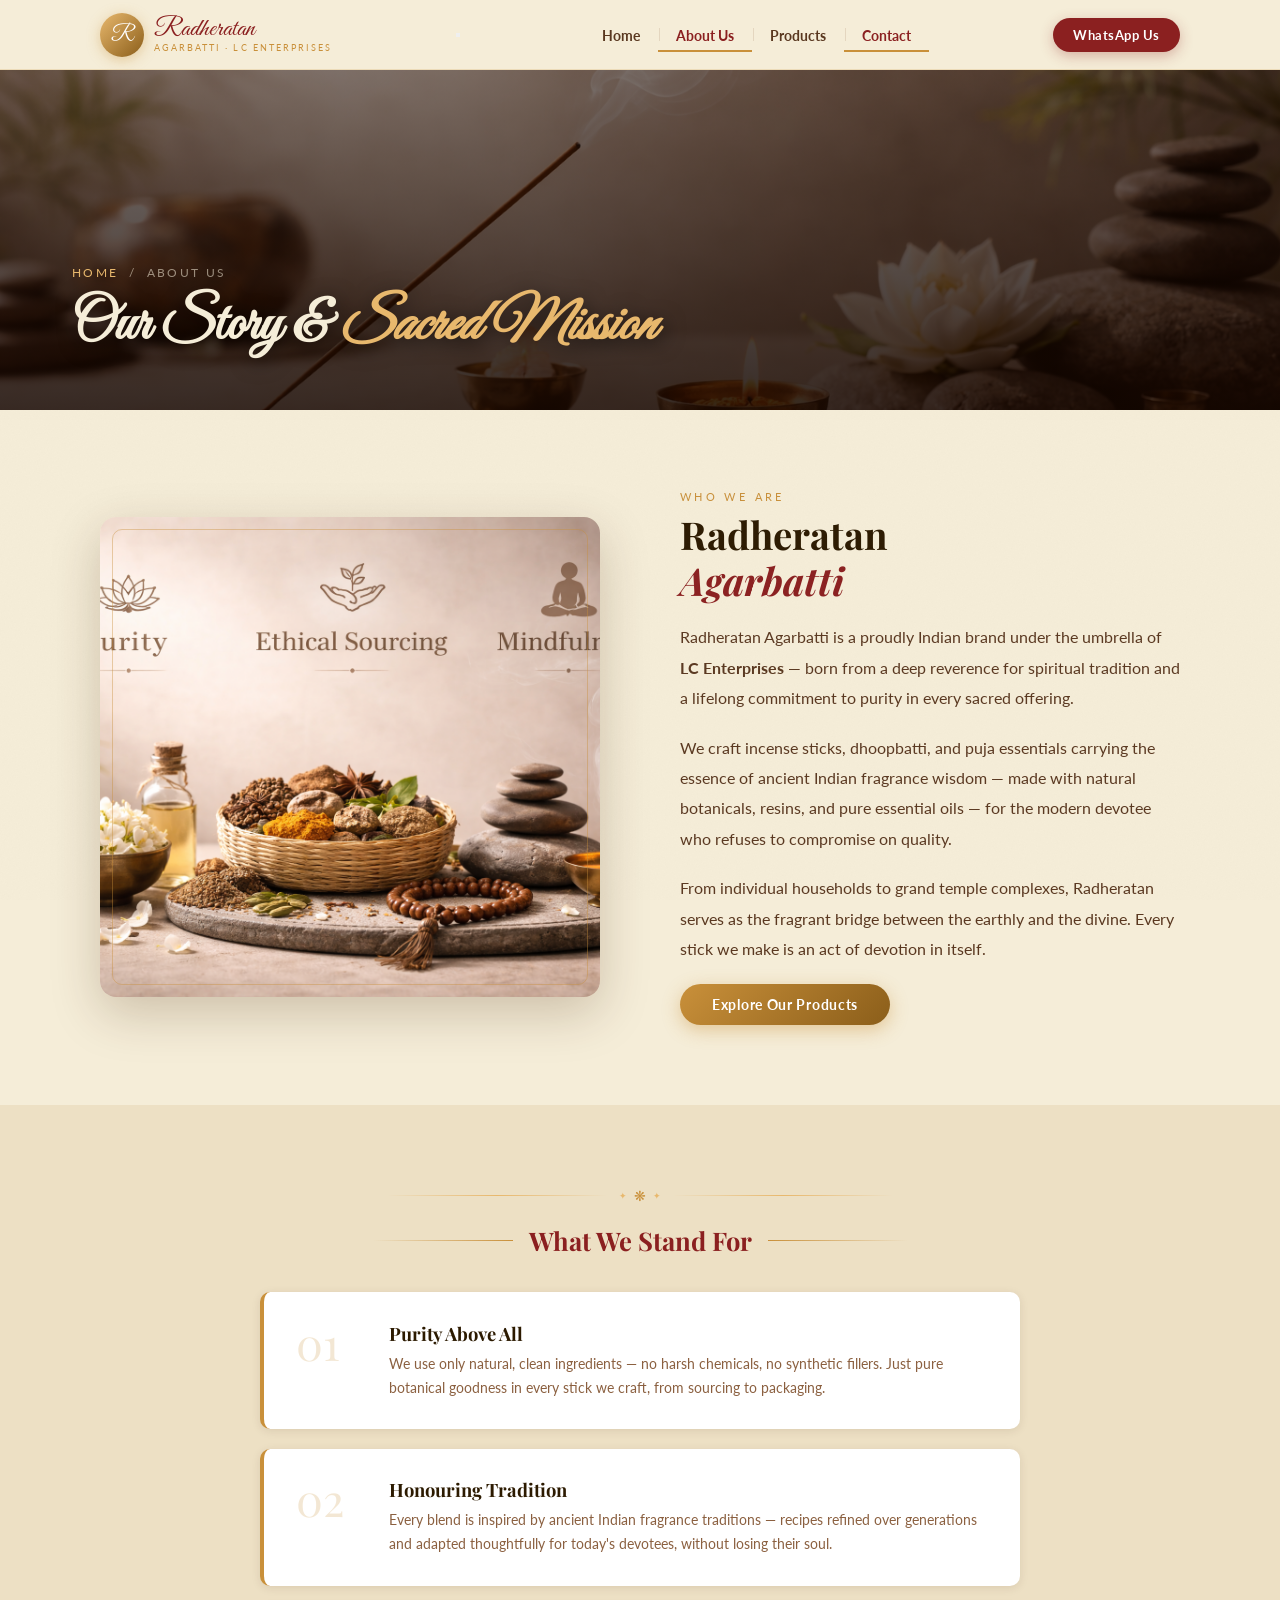
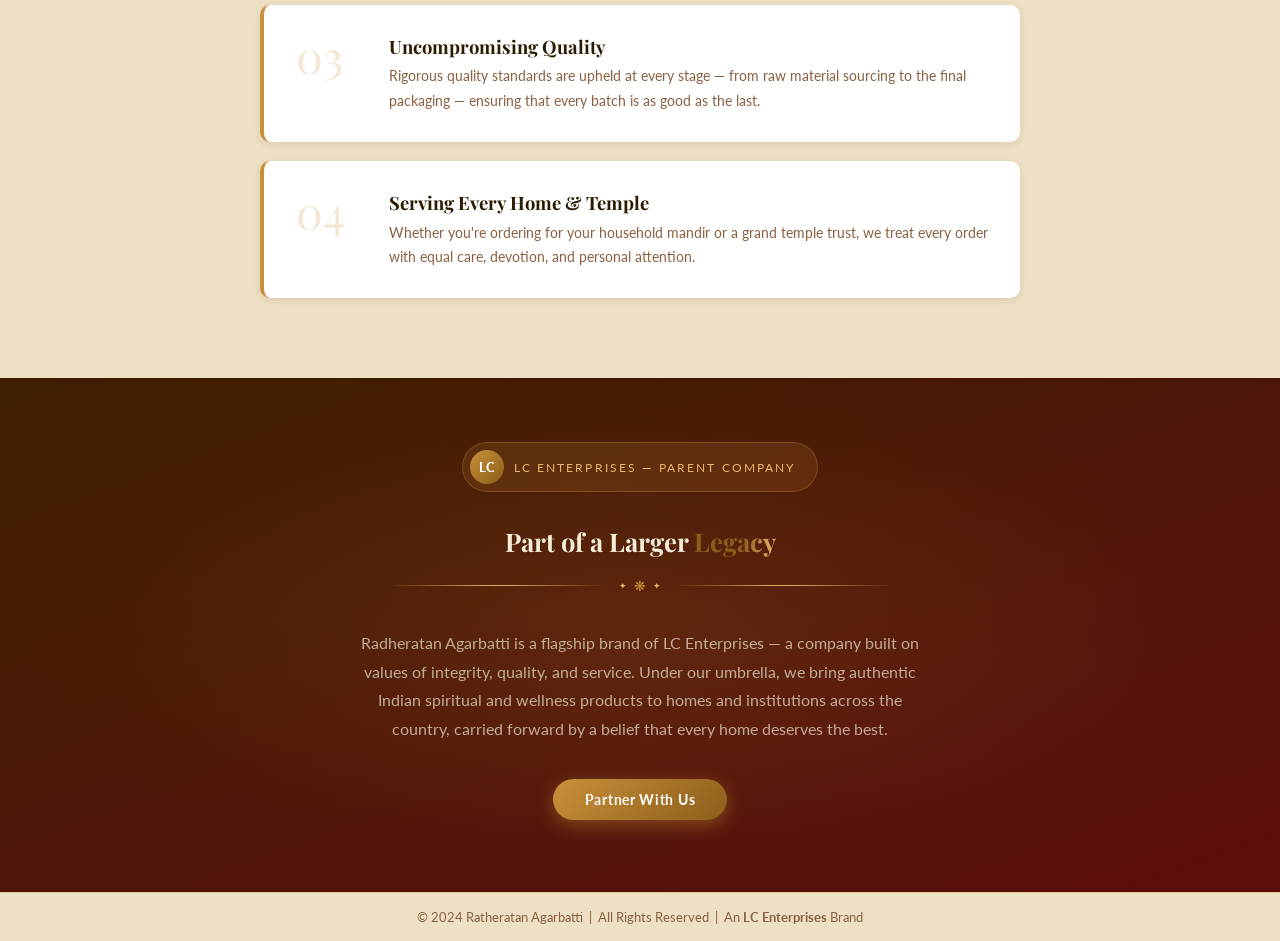
==== commit 70588fd5: "Update about.html" ====
--- a/about.html
+++ b/about.html
@@ -18,18 +18,22 @@
         <span class="logo-sub">Agarbatti · LC Enterprises</span>
       </div>
     </a>
-    <ul class="nav-links">
+
+    <button class="menu-toggle" id="menu-toggle" aria-label="Open Menu">
+      <span class="hamburger-bar"></span>
+      <span class="hamburger-bar"></span>
+      <span class="hamburger-bar"></span>
+    </button>
+
+    <ul class="nav-links" id="nav-links">
       <li><a href="index.html">Home</a></li>
-      <li><a href="about.html" class="active">About Us</a></li>
+      <li><a href="about.html">About Us</a></li>
       <li><a href="catalog.html">Products</a></li>
-      <li><a href="contact.html">Contact</a></li>
+      <li><a href="contact.html" class="active">Contact</a></li>
     </ul>
+
     <a href="https://wa.me/919929933399" class="btn-wa-nav" target="_blank">
-      <svg width="16" height="16" viewBox="0 0 24 24" fill="currentColor">
-        <path d="M17.472 14.382c-.297-.149-1.758-.867-2.03-.967-.273-.099-.471-.148-.67.15-.197.297-.767.966-.94 1.164-.173.199-.347.223-.644.075-.297-.15-1.255-.463-2.39-1.475-.883-.788-1.48-1.761-1.653-2.059-.173-.297-.018-.458.13-.606.134-.133.298-.347.446-.52.149-.174.198-.298.298-.497.099-.198.05-.371-.025-.52-.075-.149-.669-1.612-.916-2.207-.242-.579-.487-.5-.669-.51-.173-.008-.371-.01-.57-.01-.198 0-.52.074-.792.372-.272.297-1.04 1.016-1.04 2.479 0 1.462 1.065 2.875 1.213 3.074.149.198 2.096 3.2 5.077 4.487.709.306 1.262.489 1.694.625.712.227 1.36.195 1.871.118.571-.085 1.758-.719 2.006-1.413.248-.694.248-1.289.173-1.413-.074-.124-.272-.198-.57-.347z"/>
-        <path d="M12 0C5.373 0 0 5.373 0 12c0 2.123.553 4.118 1.523 5.85L.057 23.885a.5.5 0 00.615.598l6.284-1.648A11.942 11.942 0 0012 24c6.627 0 12-5.373 12-12S18.627 0 12 0zm0 21.818a9.82 9.82 0 01-5.016-1.374l-.36-.214-3.727.978.994-3.632-.235-.374A9.808 9.808 0 012.182 12c0-5.415 4.403-9.818 9.818-9.818 5.415 0 9.818 4.403 9.818 9.818 0 5.415-4.403 9.818-9.818 9.818z"/>
-      </svg>
-      WhatsApp Us
+       WhatsApp Us
     </a>
   </div>
 </nav>
@@ -143,4 +147,4 @@
 
 <script src="js/main.js"></script>
 </body>
-</html>+</html>
